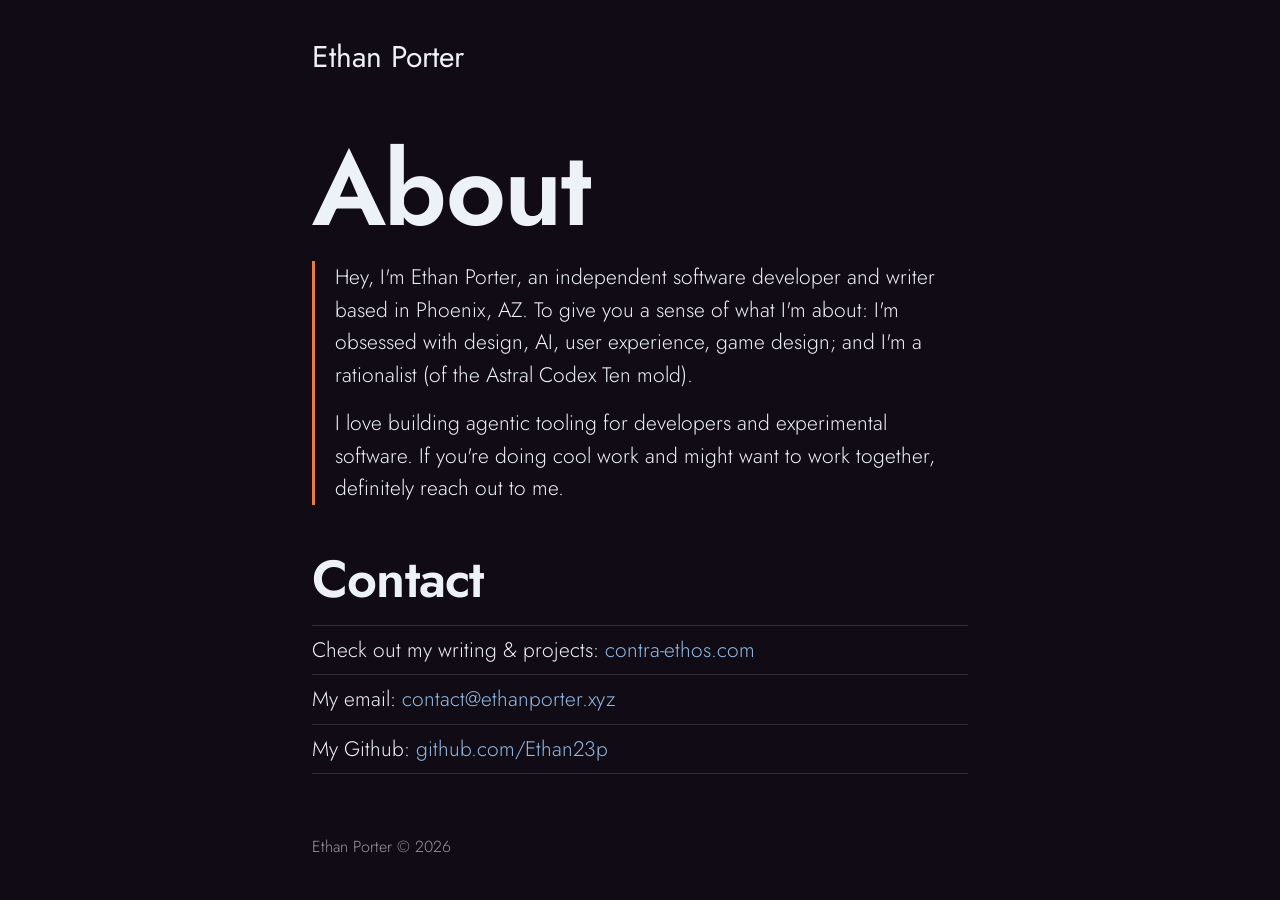
==== index.html @ 8c3de8da "v0.1: one page with about and contact Co-Authored-By: Claude Opus 5.5 <noreply@anthropic.com>" ====
<!doctype html>
<html lang="en">
<head>
<meta charset="utf-8">
<meta name="viewport" content="width=device-width, initial-scale=1">
<title>Ethan Porter</title>
<meta name="description" content="Ethan Porter, an independent software developer and writer based in Phoenix, AZ.">
<meta name="color-scheme" content="dark">
<link rel="preconnect" href="https://fonts.googleapis.com">
<link rel="preconnect" href="https://fonts.gstatic.com" crossorigin>
<link rel="stylesheet" href="https://fonts.googleapis.com/css2?family=Jost:wght@300;400;600&display=swap">
<link rel="stylesheet" href="style.css">
</head>
<body>
<header>
<a class="wordmark" href="/">Ethan Porter</a>
</header>

<main>
<section aria-labelledby="about">
<h1 id="about">About</h1>
<blockquote>
<p>Hey, I'm Ethan Porter, an independent software developer and writer based in Phoenix, AZ. To give you a sense of what I'm about: I'm obsessed with design, AI, user experience, game design; and I'm a rationalist (of the Astral Codex Ten mold).</p>
<p>I love building agentic tooling for developers and experimental software. If you're doing cool work and might want to work together, definitely reach out to me.</p>
</blockquote>
</section>

<section aria-labelledby="contact">
<h2 id="contact">Contact</h2>
<ul class="contact">
<li>Check out my writing &amp; projects: <a href="https://contra-ethos.com">contra-ethos.com</a></li>
<li>My email: <a href="mailto:contact@ethanporter.xyz">contact@ethanporter.xyz</a></li>
<li>My Github: <a href="https://github.com/Ethan23p">github.com/Ethan23p</a></li>
</ul>
</section>
</main>

<footer>Ethan Porter © 2026</footer>
</body>
</html>
---- style.css ----
/* EthanPorter.xyz — tokens from the "Ethan Porter — Portfolio" design system */
:root {
  --ground: #100B14;
  --paper: #EDF2F6;
  --muted: rgba(237, 242, 246, 0.62);
  --accent: #91BAE4;
  --warm: #E87D43;
  --rule: rgba(237, 242, 246, 0.14);
  --font: 'semplicitapro', 'Jost', 'Avenir Next', 'Futura', 'Century Gothic', 'Trebuchet MS', sans-serif;
}

* { box-sizing: border-box; }

html { background: var(--ground); }

body {
  margin: 0 auto;
  max-width: 46rem;
  min-height: 100vh;
  padding: 2rem 1rem 2.5rem;
  display: flex;
  flex-direction: column;
  gap: 3.5rem;
  background: var(--ground);
  color: var(--paper);
  font-family: var(--font);
  font-size: 1.3125rem;
  font-weight: 300;
  line-height: 1.55;
  -webkit-font-smoothing: antialiased;
}

@media (min-width: 640px) {
  body { padding: 2rem 2.5rem 2.5rem; }
}

a { color: var(--accent); text-decoration: none; }
a:hover, a:focus-visible { color: var(--paper); }
a:focus-visible { outline: 2px solid var(--accent); outline-offset: 3px; }

.wordmark {
  display: inline-block;
  padding: 0.5rem 0;
  font-size: 1.875rem;
  font-weight: 400;
  line-height: 1.1;
  color: var(--paper);
}

main { flex: 1; display: flex; flex-direction: column; gap: 3rem; }

h1, h2 {
  margin: 0 0 1.25rem;
  font-weight: 600;
  line-height: 1;
  letter-spacing: -0.015em;
}
h1 { font-size: clamp(3.5rem, 11vw, 6.5rem); }
h2 { font-size: clamp(2.25rem, 6vw, 3.25rem); }

blockquote {
  margin: 0;
  padding: 0 0 0 1.25rem;
  border-left: 3px solid var(--warm);
}
blockquote p { margin: 0 0 1rem; }
blockquote p:last-child { margin-bottom: 0; }

.contact { margin: 0; padding: 0; list-style: none; }
.contact li { padding: 0.5rem 0; border-top: 1px solid var(--rule); }
.contact li:last-child { border-bottom: 1px solid var(--rule); }
.contact a { overflow-wrap: anywhere; }

footer { font-size: 1rem; color: var(--muted); }
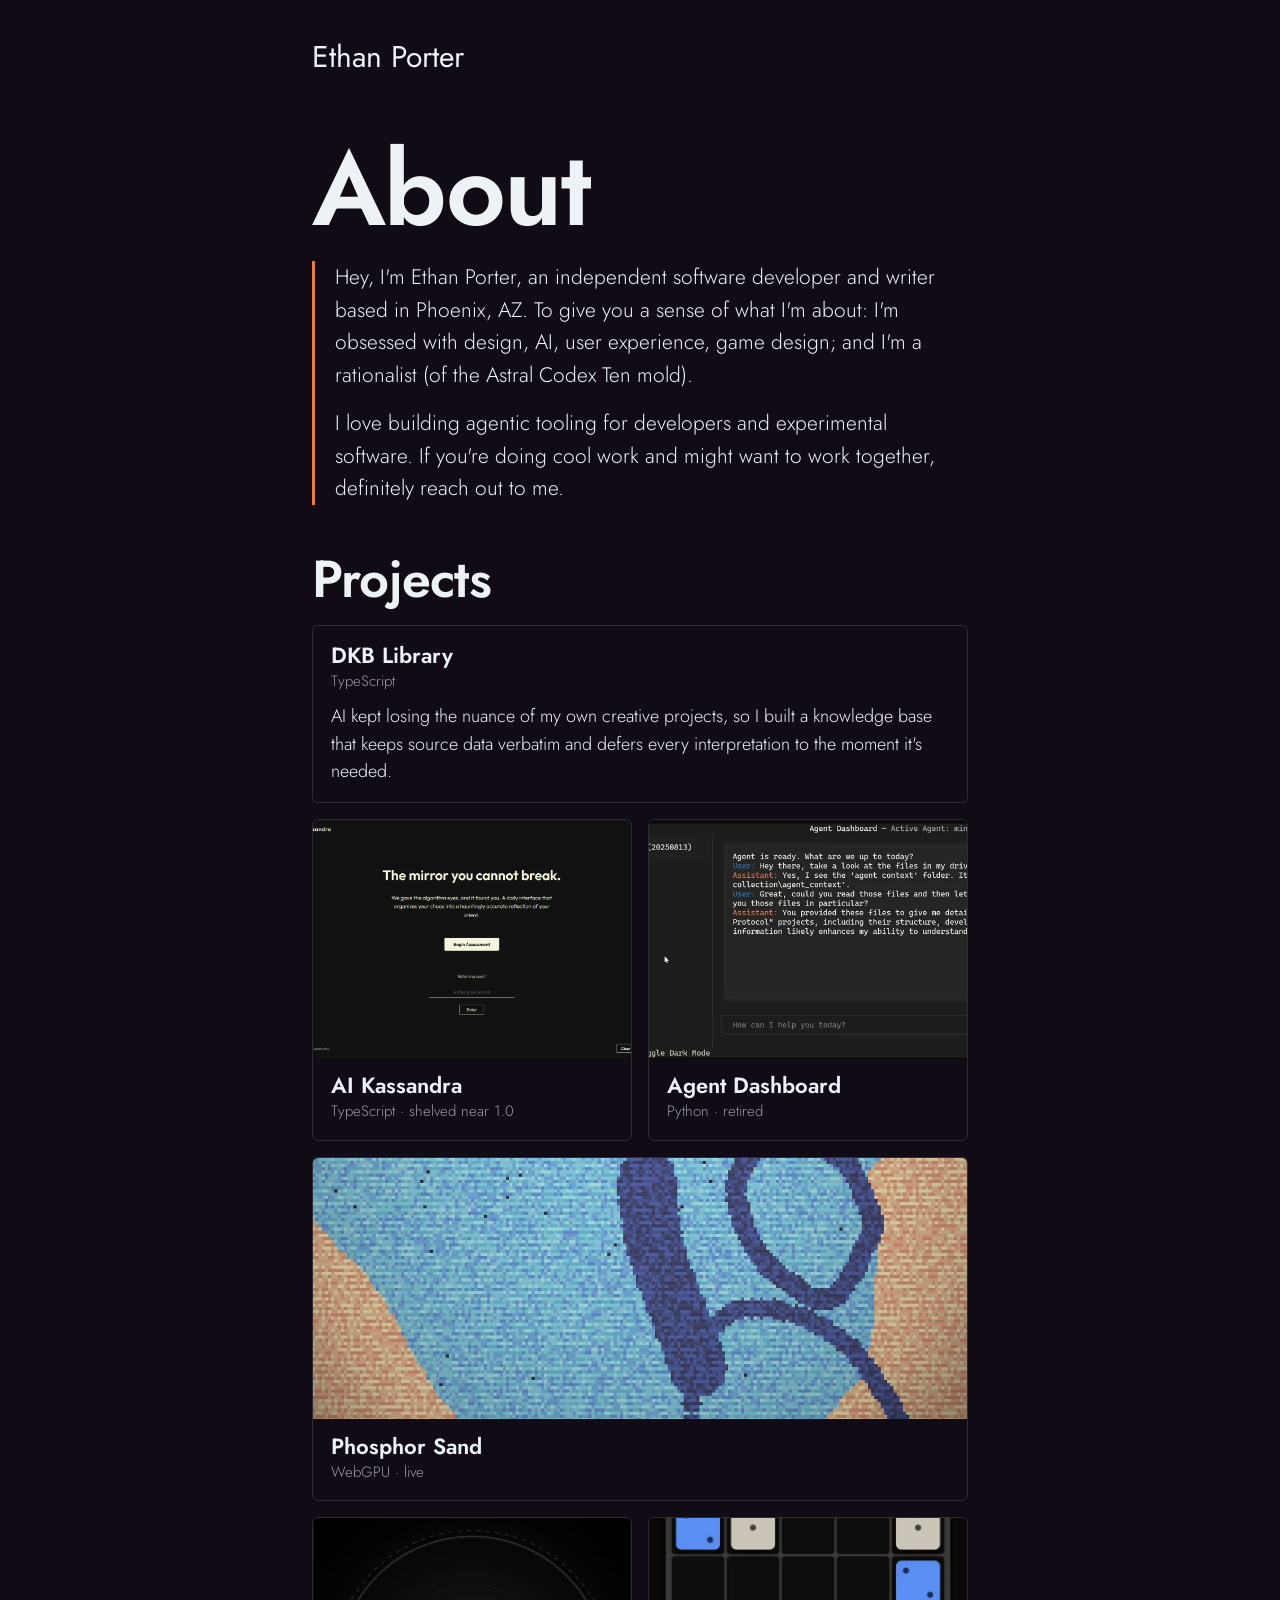
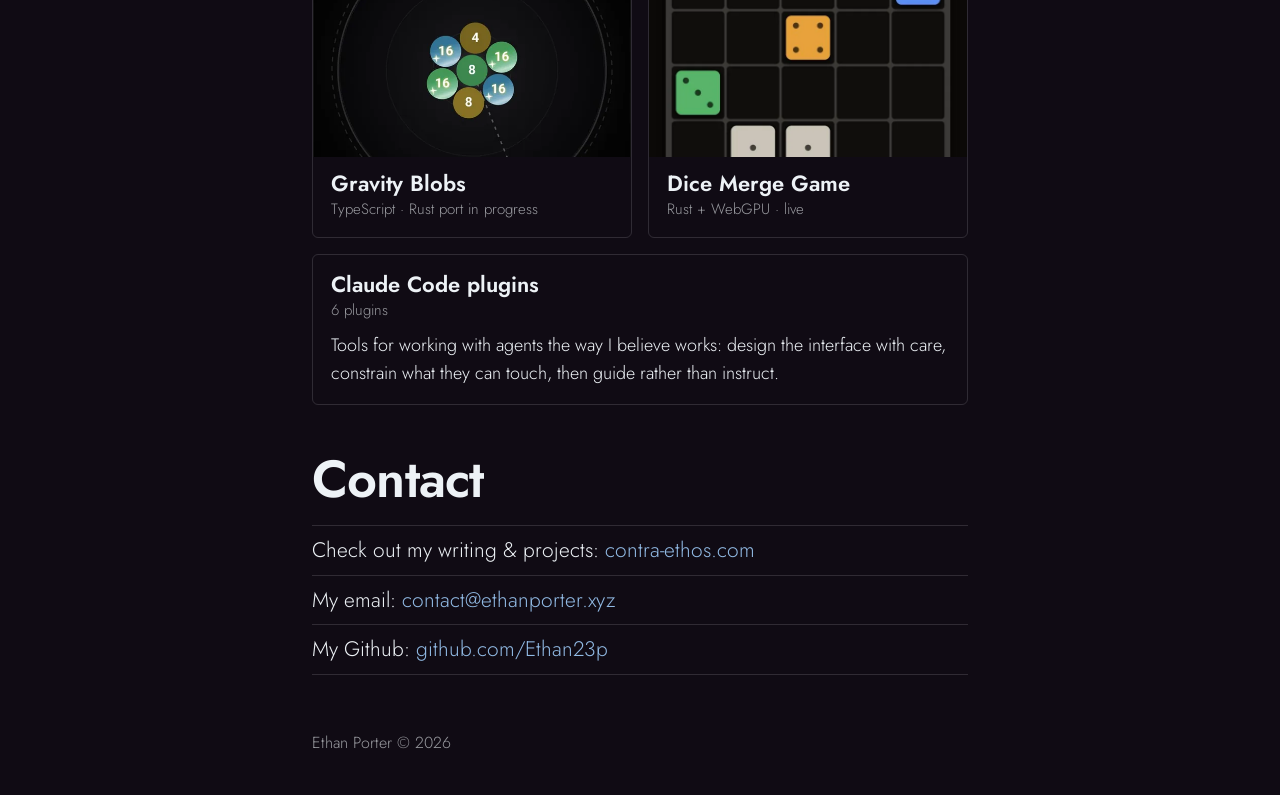
==== commit f6a227e2: "v0.1.5: project cards linking to contra-ethos Co-Authored-By: Claude Opus 5.5 <noreply@anthropic.com" ====
--- a/index.html
+++ b/index.html
@@ -25,6 +25,47 @@
 </blockquote>
 </section>
 
+<section aria-labelledby="projects">
+<h2 id="projects">Projects</h2>
+<div class="cards">
+<a class="card card--full card--text" href="https://contra-ethos.com/projects/dkb-library/">
+<span class="card-title">DKB Library</span>
+<span class="card-meta">TypeScript</span>
+<span class="card-line">AI kept losing the nuance of my own creative projects, so I built a knowledge base that keeps source data verbatim and defers every interpretation to the moment it&#x27;s needed.</span>
+</a>
+<a class="card card--half" href="https://contra-ethos.com/projects/ai-kassandra/">
+<img src="images/projects/ai-kassandra-card.webp" alt="" width="1200" height="781" loading="lazy">
+<span class="card-title">AI Kassandra</span>
+<span class="card-meta">TypeScript · shelved near 1.0</span>
+</a>
+<a class="card card--half" href="https://contra-ethos.com/projects/agent-dashboard/">
+<img src="images/projects/agent-dashboard-card.webp" alt="" width="1200" height="422" loading="lazy" style="object-position:20% 50%">
+<span class="card-title">Agent Dashboard</span>
+<span class="card-meta">Python · retired</span>
+</a>
+<a class="card card--full" href="https://contra-ethos.com/projects/phosphor-sand/">
+<img src="images/projects/phosphor-sand-card.webp" alt="" width="1200" height="917" loading="lazy" style="object-position:50% 45%">
+<span class="card-title">Phosphor Sand</span>
+<span class="card-meta">WebGPU · live</span>
+</a>
+<a class="card card--half" href="https://contra-ethos.com/projects/gravity-blobs/">
+<img src="images/projects/gravity-blobs-card.webp" alt="" width="624" height="1000" loading="lazy" style="object-position:50% 62%">
+<span class="card-title">Gravity Blobs</span>
+<span class="card-meta">TypeScript · Rust port in progress</span>
+</a>
+<a class="card card--half" href="https://contra-ethos.com/projects/dice-merge/">
+<img src="images/projects/dice-merge-card.webp" alt="" width="672" height="1000" loading="lazy" style="object-position:50% 42%">
+<span class="card-title">Dice Merge Game</span>
+<span class="card-meta">Rust + WebGPU · live</span>
+</a>
+<a class="card card--full card--text" href="https://contra-ethos.com/projects/claude-code-plugins/">
+<span class="card-title">Claude Code plugins</span>
+<span class="card-meta">6 plugins</span>
+<span class="card-line">Tools for working with agents the way I believe works: design the interface with care, constrain what they can touch, then guide rather than instruct.</span>
+</a>
+</div>
+</section>
+
 <section aria-labelledby="contact">
 <h2 id="contact">Contact</h2>
 <ul class="contact">
--- a/style.css
+++ b/style.css
@@ -71,4 +71,38 @@
 .contact li:last-child { border-bottom: 1px solid var(--rule); }
 .contact a { overflow-wrap: anywhere; }
 
+/* Project cards: each links to its page on contra-ethos.com */
+.cards { display: grid; grid-template-columns: 1fr; gap: 1rem; }
+@media (min-width: 640px) {
+  .cards { grid-template-columns: 1fr 1fr; }
+  .card--full { grid-column: 1 / -1; }
+}
+.card {
+  display: flex;
+  flex-direction: column;
+  gap: 0.1rem;
+  padding: 0 0 1rem;
+  border: 1px solid var(--rule);
+  border-radius: 6px;
+  overflow: hidden;
+  color: var(--paper);
+}
+.card:hover, .card:focus-visible { color: var(--paper); border-color: var(--warm); }
+.card img {
+  display: block;
+  width: 100%;
+  height: auto;
+  aspect-ratio: 4 / 3;
+  object-fit: cover;
+  margin-bottom: 0.75rem;
+  background: #000;
+}
+.card--full img { aspect-ratio: 5 / 2; }
+.card-title, .card-meta, .card-line { padding: 0 1.1rem; }
+.card-title { font-size: 1.375rem; font-weight: 600; line-height: 1.2; }
+.card:hover .card-title { color: var(--accent); }
+.card-meta { font-size: 0.9375rem; color: var(--muted); }
+.card--text { padding-top: 1rem; }
+.card-line { margin-top: 0.5rem; font-size: 1.125rem; }
+
 footer { font-size: 1rem; color: var(--muted); }
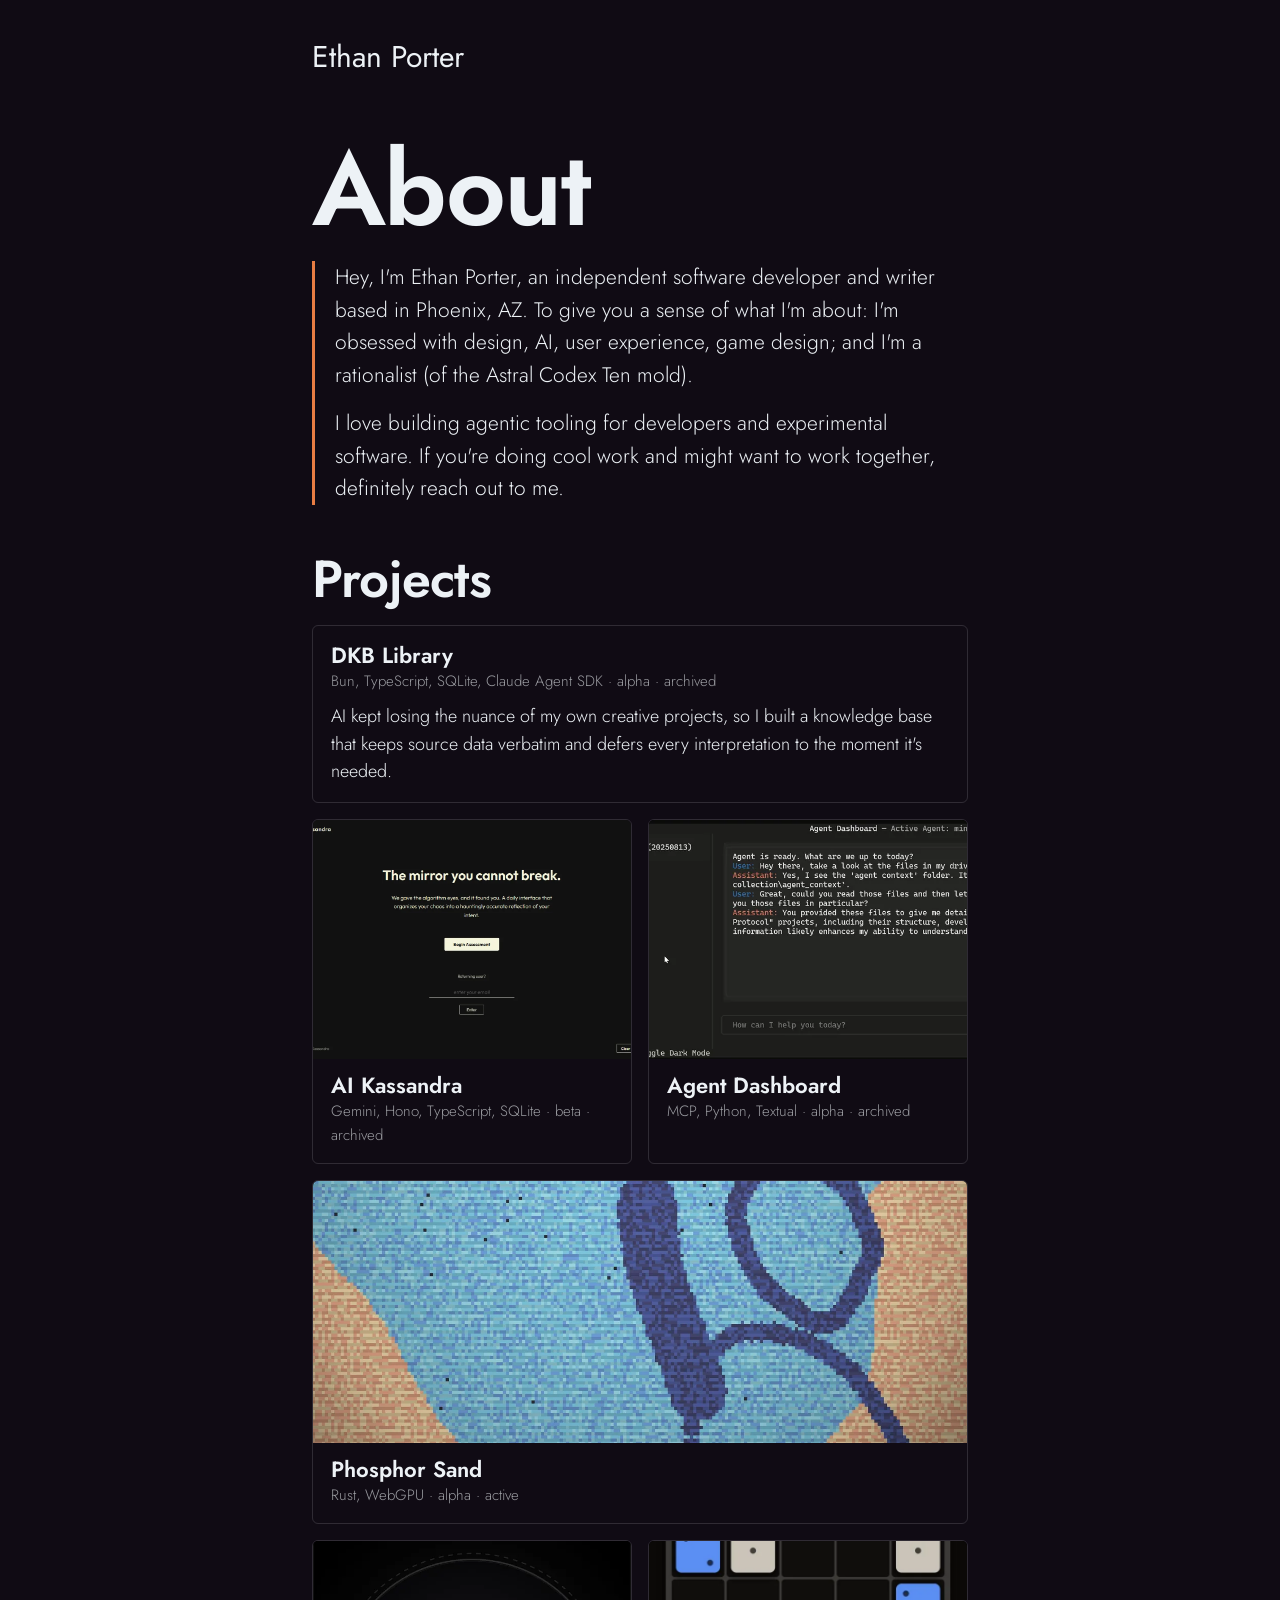
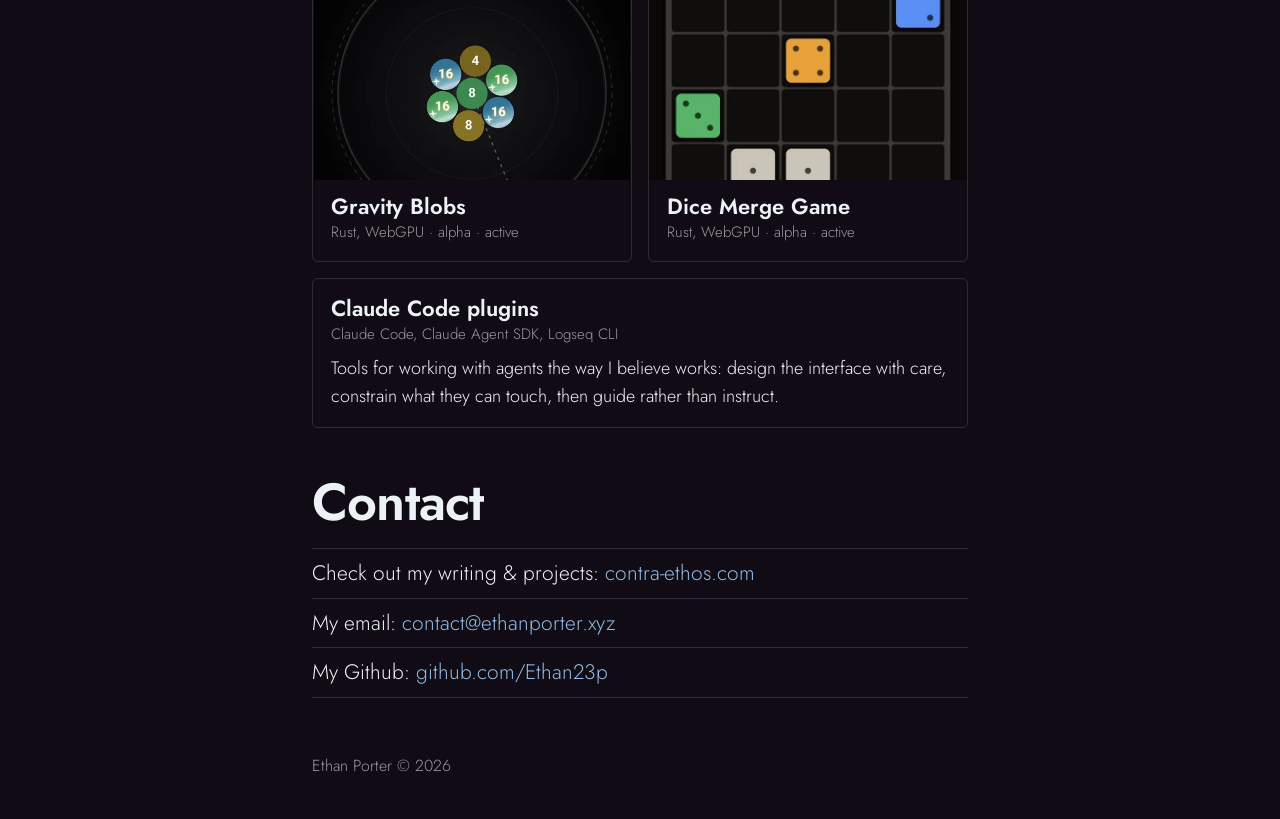
==== commit 6e7b614a: "Cards: technologies, maturity, status from Logseq Co-Authored-By: Claude Opus 5.5 <noreply@anthropic" ====
--- a/index.html
+++ b/index.html
@@ -30,37 +30,37 @@
 <div class="cards">
 <a class="card card--full card--text" href="https://contra-ethos.com/projects/dkb-library/">
 <span class="card-title">DKB Library</span>
-<span class="card-meta">TypeScript</span>
+<span class="card-meta">Bun, TypeScript, SQLite, Claude Agent SDK · alpha · archived</span>
 <span class="card-line">AI kept losing the nuance of my own creative projects, so I built a knowledge base that keeps source data verbatim and defers every interpretation to the moment it&#x27;s needed.</span>
 </a>
 <a class="card card--half" href="https://contra-ethos.com/projects/ai-kassandra/">
 <img src="images/projects/ai-kassandra-card.webp" alt="" width="1200" height="781" loading="lazy">
 <span class="card-title">AI Kassandra</span>
-<span class="card-meta">TypeScript · shelved near 1.0</span>
+<span class="card-meta">Gemini, Hono, TypeScript, SQLite · beta · archived</span>
 </a>
 <a class="card card--half" href="https://contra-ethos.com/projects/agent-dashboard/">
 <img src="images/projects/agent-dashboard-card.webp" alt="" width="1200" height="422" loading="lazy" style="object-position:20% 50%">
 <span class="card-title">Agent Dashboard</span>
-<span class="card-meta">Python · retired</span>
+<span class="card-meta">MCP, Python, Textual · alpha · archived</span>
 </a>
 <a class="card card--full" href="https://contra-ethos.com/projects/phosphor-sand/">
 <img src="images/projects/phosphor-sand-card.webp" alt="" width="1200" height="917" loading="lazy" style="object-position:50% 45%">
 <span class="card-title">Phosphor Sand</span>
-<span class="card-meta">WebGPU · live</span>
+<span class="card-meta">Rust, WebGPU · alpha · active</span>
 </a>
 <a class="card card--half" href="https://contra-ethos.com/projects/gravity-blobs/">
 <img src="images/projects/gravity-blobs-card.webp" alt="" width="624" height="1000" loading="lazy" style="object-position:50% 62%">
 <span class="card-title">Gravity Blobs</span>
-<span class="card-meta">TypeScript · Rust port in progress</span>
+<span class="card-meta">Rust, WebGPU · alpha · active</span>
 </a>
 <a class="card card--half" href="https://contra-ethos.com/projects/dice-merge/">
 <img src="images/projects/dice-merge-card.webp" alt="" width="672" height="1000" loading="lazy" style="object-position:50% 42%">
 <span class="card-title">Dice Merge Game</span>
-<span class="card-meta">Rust + WebGPU · live</span>
+<span class="card-meta">Rust, WebGPU · alpha · active</span>
 </a>
 <a class="card card--full card--text" href="https://contra-ethos.com/projects/claude-code-plugins/">
 <span class="card-title">Claude Code plugins</span>
-<span class="card-meta">6 plugins</span>
+<span class="card-meta">Claude Code, Claude Agent SDK, Logseq CLI</span>
 <span class="card-line">Tools for working with agents the way I believe works: design the interface with care, constrain what they can touch, then guide rather than instruct.</span>
 </a>
 </div>
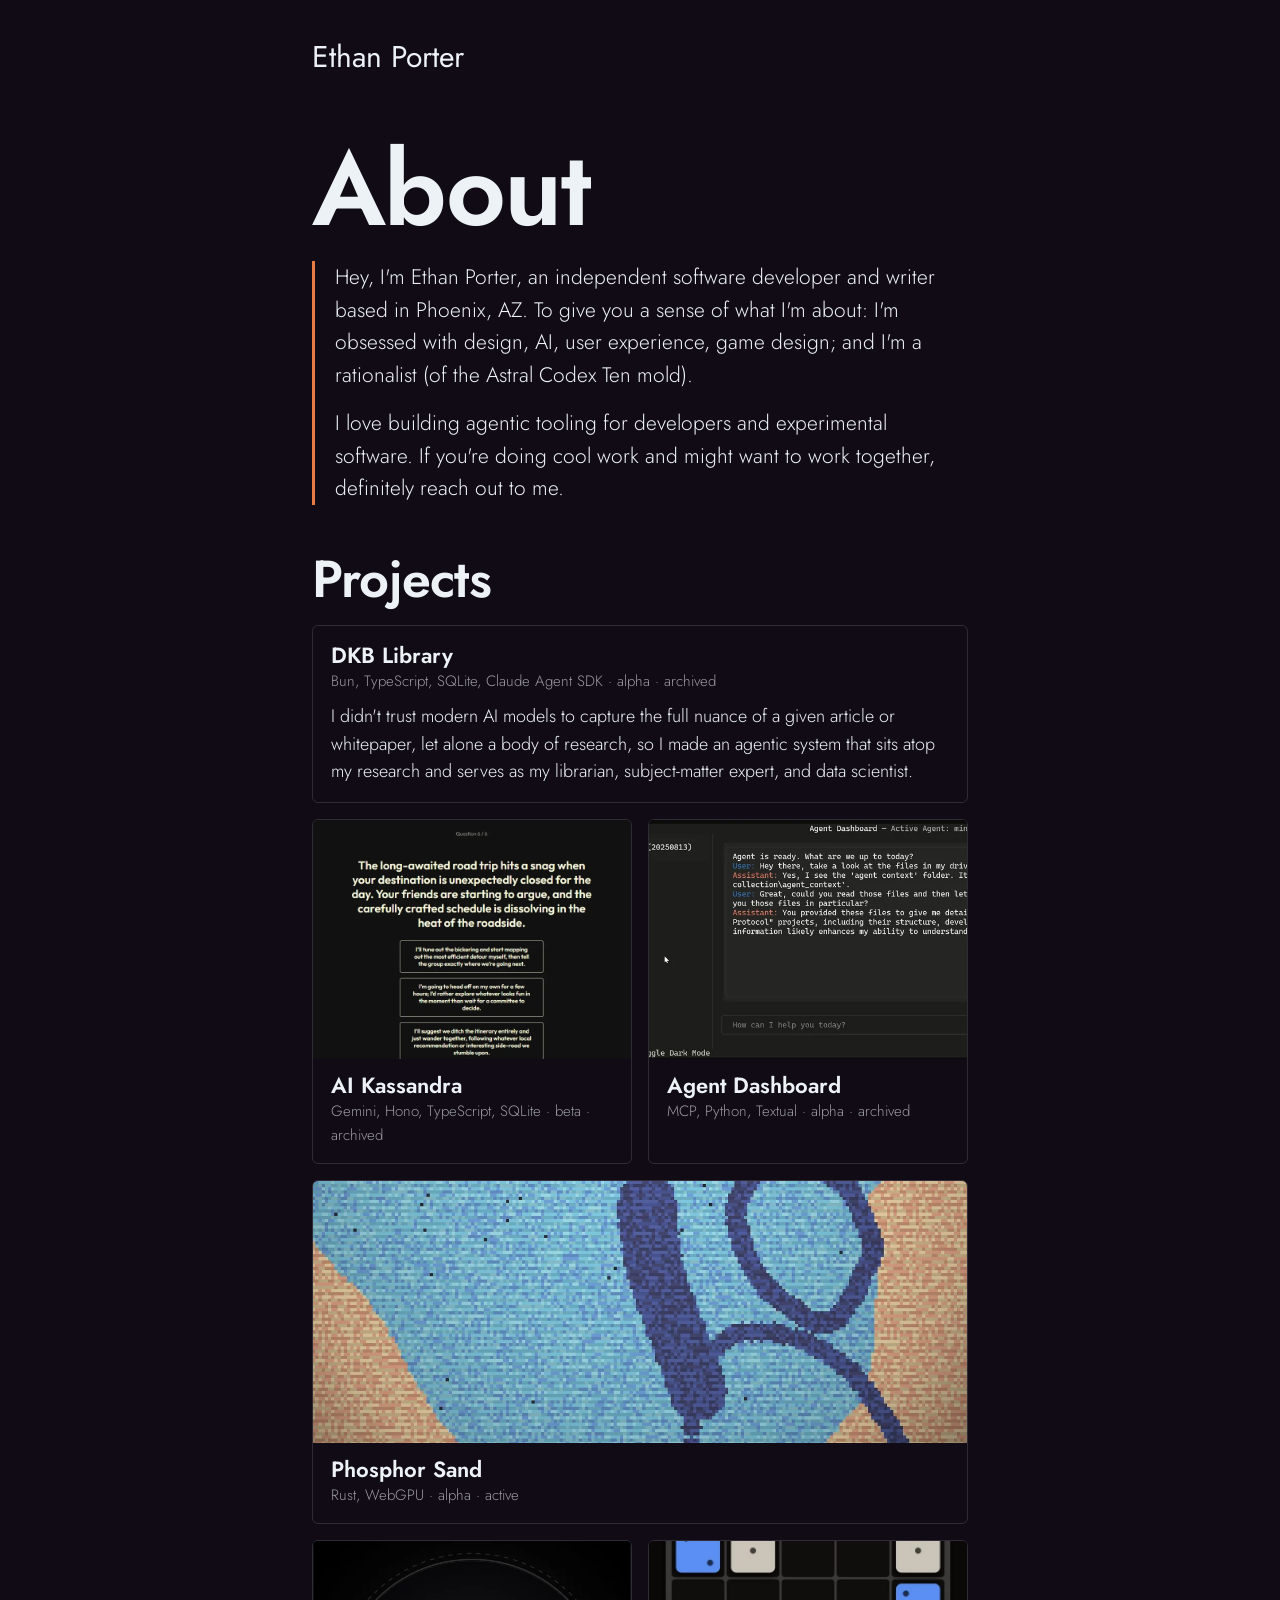
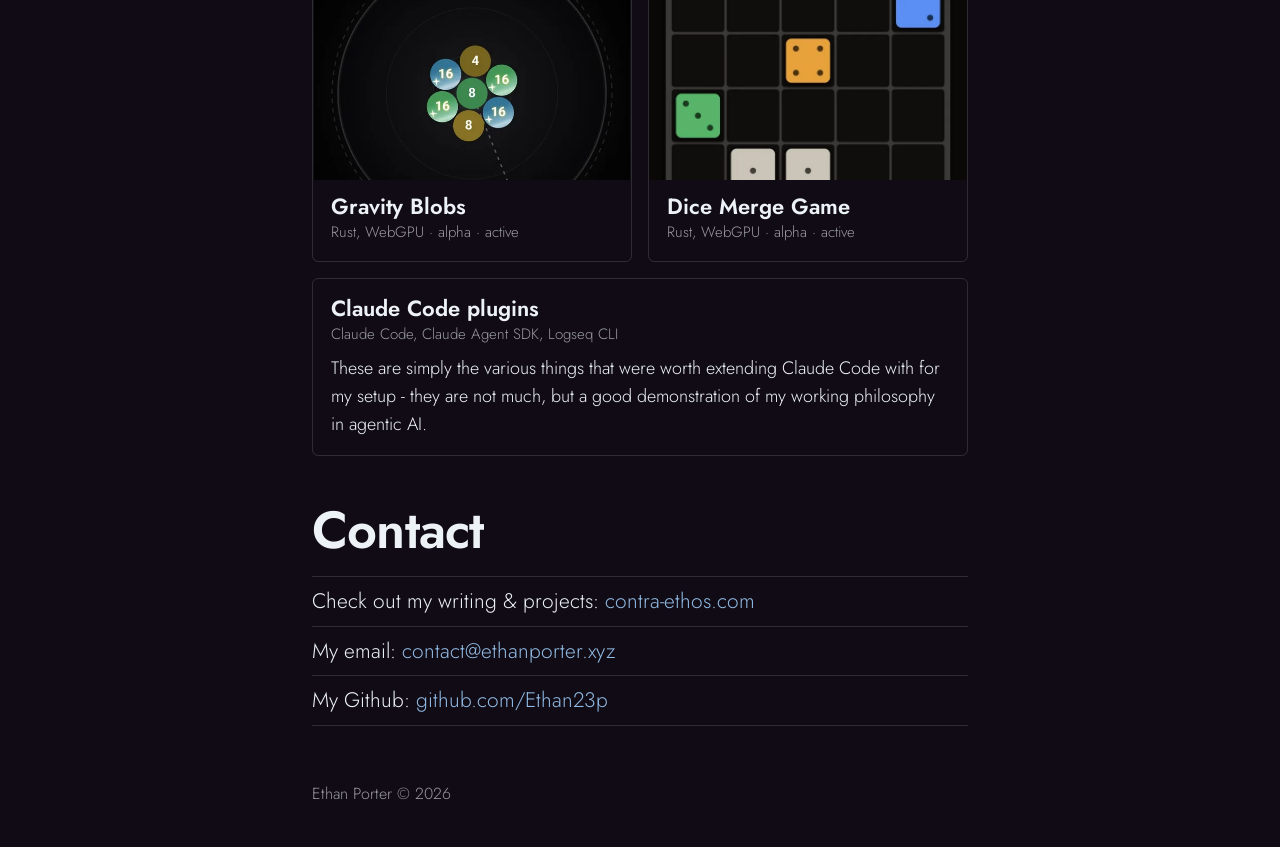
==== commit 8f4d69a3: "Your one-liners; all seven cards, three project pages here DKB Library, AI Kassandra and Agent Dashb" ====
--- a/index.html
+++ b/index.html
@@ -28,40 +28,40 @@
 <section aria-labelledby="projects">
 <h2 id="projects">Projects</h2>
 <div class="cards">
-<a class="card card--full card--text" href="https://contra-ethos.com/projects/dkb-library/">
+<a class="card card--full card--text" href="/projects/dkb-library/">
 <span class="card-title">DKB Library</span>
 <span class="card-meta">Bun, TypeScript, SQLite, Claude Agent SDK · alpha · archived</span>
-<span class="card-line">AI kept losing the nuance of my own creative projects, so I built a knowledge base that keeps source data verbatim and defers every interpretation to the moment it&#x27;s needed.</span>
+<span class="card-line">I didn&#x27;t trust modern AI models to capture the full nuance of a given article or whitepaper, let alone a body of research, so I made an agentic system that sits atop my research and serves as my librarian, subject-matter expert, and data scientist.</span>
 </a>
-<a class="card card--half" href="https://contra-ethos.com/projects/ai-kassandra/">
-<img src="images/projects/ai-kassandra-card.webp" alt="" width="1200" height="781" loading="lazy">
+<a class="card card--half" href="/projects/ai-kassandra/">
+<img src="/images/projects/ai-kassandra-card.webp" alt="" width="800" height="600" loading="lazy">
 <span class="card-title">AI Kassandra</span>
 <span class="card-meta">Gemini, Hono, TypeScript, SQLite · beta · archived</span>
 </a>
-<a class="card card--half" href="https://contra-ethos.com/projects/agent-dashboard/">
-<img src="images/projects/agent-dashboard-card.webp" alt="" width="1200" height="422" loading="lazy" style="object-position:20% 50%">
+<a class="card card--half" href="/projects/agent-dashboard/">
+<img src="/images/projects/agent-dashboard-card.webp" alt="" width="1200" height="422" loading="lazy" style="object-position:20% 50%">
 <span class="card-title">Agent Dashboard</span>
 <span class="card-meta">MCP, Python, Textual · alpha · archived</span>
 </a>
 <a class="card card--full" href="https://contra-ethos.com/projects/phosphor-sand/">
-<img src="images/projects/phosphor-sand-card.webp" alt="" width="1200" height="917" loading="lazy" style="object-position:50% 45%">
+<img src="/images/projects/phosphor-sand-card.webp" alt="" width="1200" height="917" loading="lazy" style="object-position:50% 45%">
 <span class="card-title">Phosphor Sand</span>
 <span class="card-meta">Rust, WebGPU · alpha · active</span>
 </a>
 <a class="card card--half" href="https://contra-ethos.com/projects/gravity-blobs/">
-<img src="images/projects/gravity-blobs-card.webp" alt="" width="624" height="1000" loading="lazy" style="object-position:50% 62%">
+<img src="/images/projects/gravity-blobs-card.webp" alt="" width="624" height="1000" loading="lazy" style="object-position:50% 62%">
 <span class="card-title">Gravity Blobs</span>
 <span class="card-meta">Rust, WebGPU · alpha · active</span>
 </a>
 <a class="card card--half" href="https://contra-ethos.com/projects/dice-merge/">
-<img src="images/projects/dice-merge-card.webp" alt="" width="672" height="1000" loading="lazy" style="object-position:50% 42%">
+<img src="/images/projects/dice-merge-card.webp" alt="" width="672" height="1000" loading="lazy" style="object-position:50% 42%">
 <span class="card-title">Dice Merge Game</span>
 <span class="card-meta">Rust, WebGPU · alpha · active</span>
 </a>
 <a class="card card--full card--text" href="https://contra-ethos.com/projects/claude-code-plugins/">
 <span class="card-title">Claude Code plugins</span>
 <span class="card-meta">Claude Code, Claude Agent SDK, Logseq CLI</span>
-<span class="card-line">Tools for working with agents the way I believe works: design the interface with care, constrain what they can touch, then guide rather than instruct.</span>
+<span class="card-line">These are simply the various things that were worth extending Claude Code with for my setup&nbsp;- they are not much, but a good demonstration of my working philosophy in agentic AI.</span>
 </a>
 </div>
 </section>
--- a/style.css
+++ b/style.css
@@ -105,4 +105,25 @@
 .card--text { padding-top: 1rem; }
 .card-line { margin-top: 0.5rem; font-size: 1.125rem; }
 
+/* Project pages */
+.project > * { margin: 0 0 1.5rem; }
+.project h1 { margin-bottom: 0.5rem; font-size: clamp(2.5rem, 8vw, 4.25rem); }
+.crumb { margin-bottom: 1rem; font-size: 1rem; }
+.meta { font-size: 1rem; color: var(--muted); }
+.hero, .gallery figure { margin: 0; }
+.hero img, .gallery img {
+  display: block;
+  max-width: 100%;
+  height: auto;
+  max-height: 75vh;
+  margin: 0 auto;
+  border: 1px solid var(--rule);
+  border-radius: 6px;
+}
+.gallery { display: grid; gap: 1rem; }
+.outline { padding-left: 1.25rem; }
+.outline li { padding: 0.25rem 0; }
+.links { display: flex; flex-wrap: wrap; gap: 0.25rem 1.5rem; padding: 0; list-style: none; }
+code { font-size: 0.9em; color: var(--accent); }
+
 footer { font-size: 1rem; color: var(--muted); }
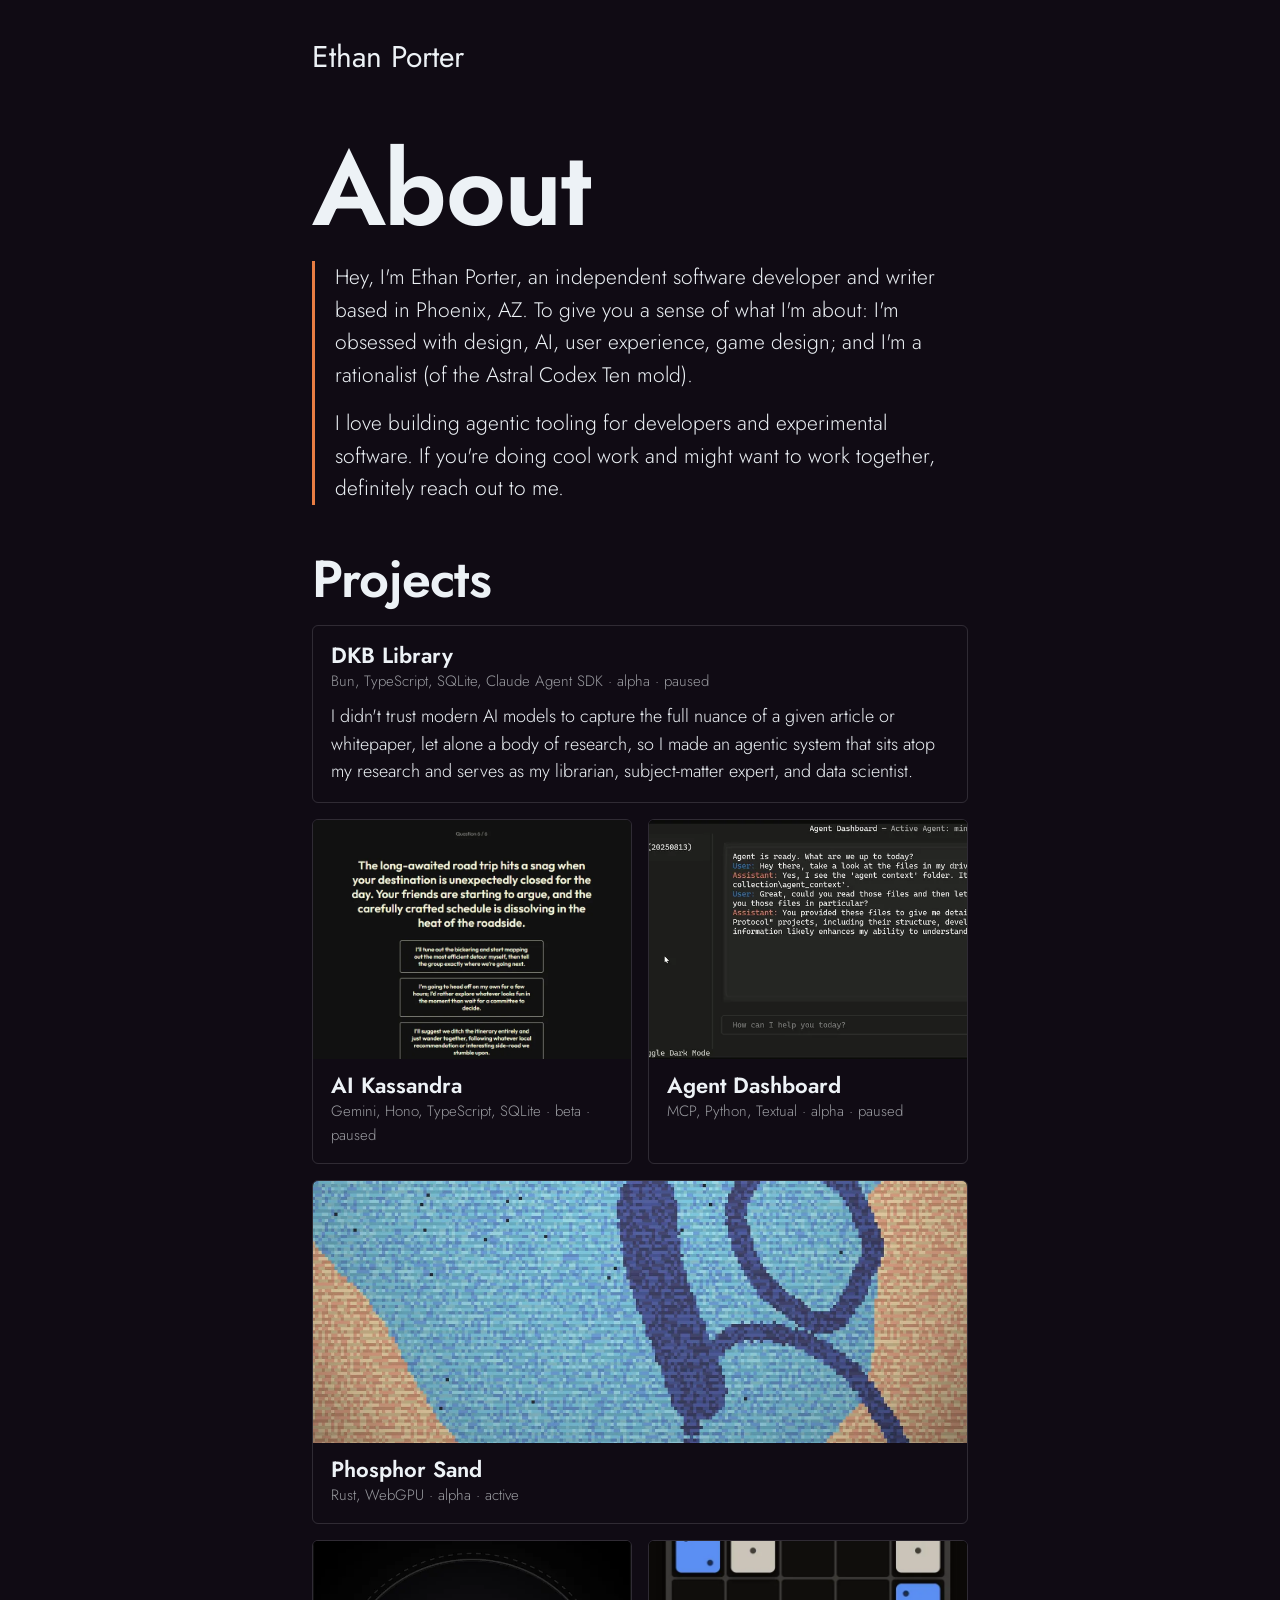
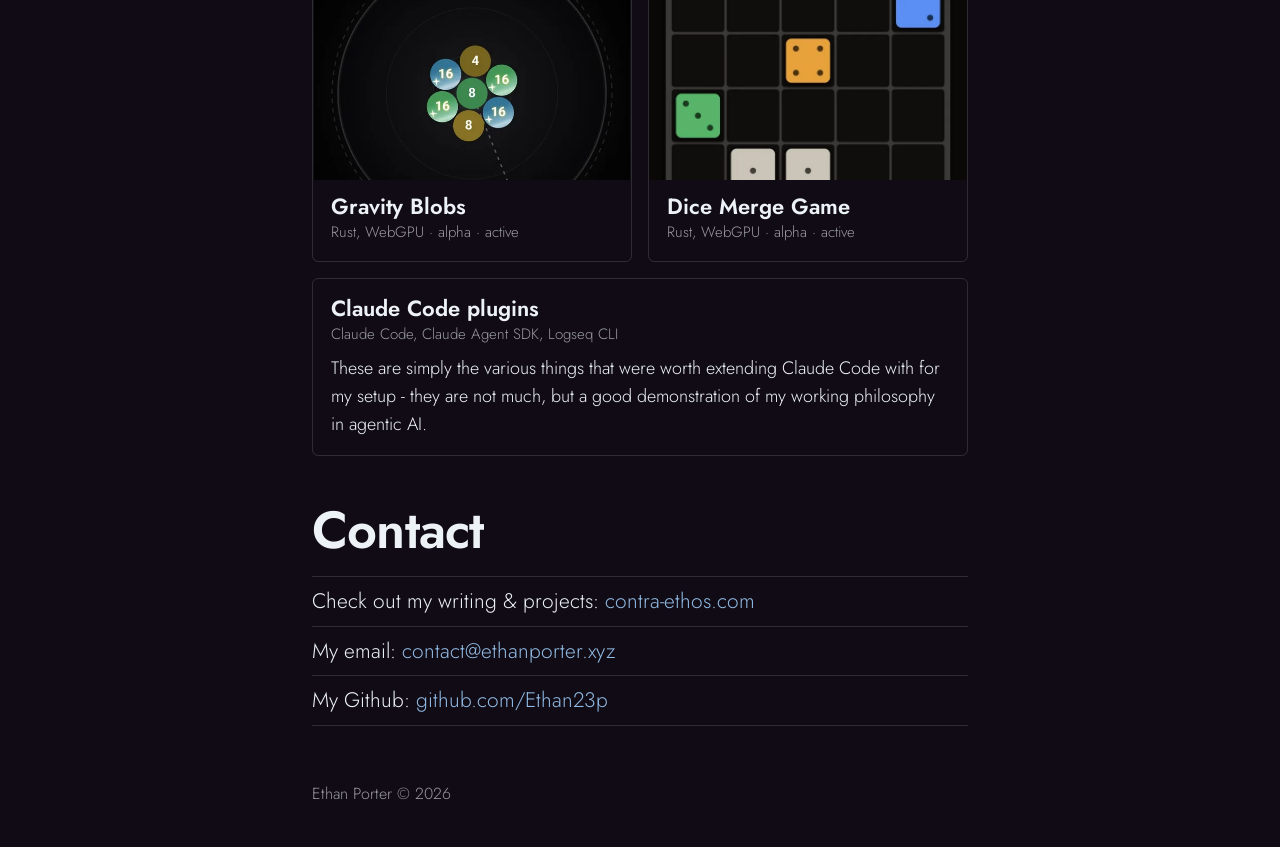
==== commit b0e45cea: "Paused, Source Code buttons, captions; DKB write-up and showcase links; Kassandra: how it works, lan" ====
--- a/index.html
+++ b/index.html
@@ -30,18 +30,18 @@
 <div class="cards">
 <a class="card card--full card--text" href="/projects/dkb-library/">
 <span class="card-title">DKB Library</span>
-<span class="card-meta">Bun, TypeScript, SQLite, Claude Agent SDK · alpha · archived</span>
+<span class="card-meta">Bun, TypeScript, SQLite, Claude Agent SDK · alpha · paused</span>
 <span class="card-line">I didn&#x27;t trust modern AI models to capture the full nuance of a given article or whitepaper, let alone a body of research, so I made an agentic system that sits atop my research and serves as my librarian, subject-matter expert, and data scientist.</span>
 </a>
 <a class="card card--half" href="/projects/ai-kassandra/">
 <img src="/images/projects/ai-kassandra-card.webp" alt="" width="800" height="600" loading="lazy">
 <span class="card-title">AI Kassandra</span>
-<span class="card-meta">Gemini, Hono, TypeScript, SQLite · beta · archived</span>
+<span class="card-meta">Gemini, Hono, TypeScript, SQLite · beta · paused</span>
 </a>
 <a class="card card--half" href="/projects/agent-dashboard/">
 <img src="/images/projects/agent-dashboard-card.webp" alt="" width="1200" height="422" loading="lazy" style="object-position:20% 50%">
 <span class="card-title">Agent Dashboard</span>
-<span class="card-meta">MCP, Python, Textual · alpha · archived</span>
+<span class="card-meta">MCP, Python, Textual · alpha · paused</span>
 </a>
 <a class="card card--full" href="https://contra-ethos.com/projects/phosphor-sand/">
 <img src="/images/projects/phosphor-sand-card.webp" alt="" width="1200" height="917" loading="lazy" style="object-position:50% 45%">
--- a/style.css
+++ b/style.css
@@ -123,7 +123,11 @@
 .gallery { display: grid; gap: 1rem; }
 .outline { padding-left: 1.25rem; }
 .outline li { padding: 0.25rem 0; }
-.links { display: flex; flex-wrap: wrap; gap: 0.25rem 1.5rem; padding: 0; list-style: none; }
+.project h2 { margin: 2rem 0 0.75rem; font-size: 1.75rem; }
+.hero figcaption, .gallery figcaption { margin-top: 0.5rem; font-size: 1rem; color: var(--muted); text-align: center; }
+.links { display: flex; flex-wrap: wrap; gap: 0.75rem; padding: 0; list-style: none; font-size: 1.0625rem; font-weight: 400; }
+.links a { display: inline-block; padding: 0.35rem 1rem; border: 1px solid var(--accent); border-radius: 6px; }
+.links a:hover, .links a:focus-visible { border-color: var(--paper); }
 code { font-size: 0.9em; color: var(--accent); }
 
 footer { font-size: 1rem; color: var(--muted); }
